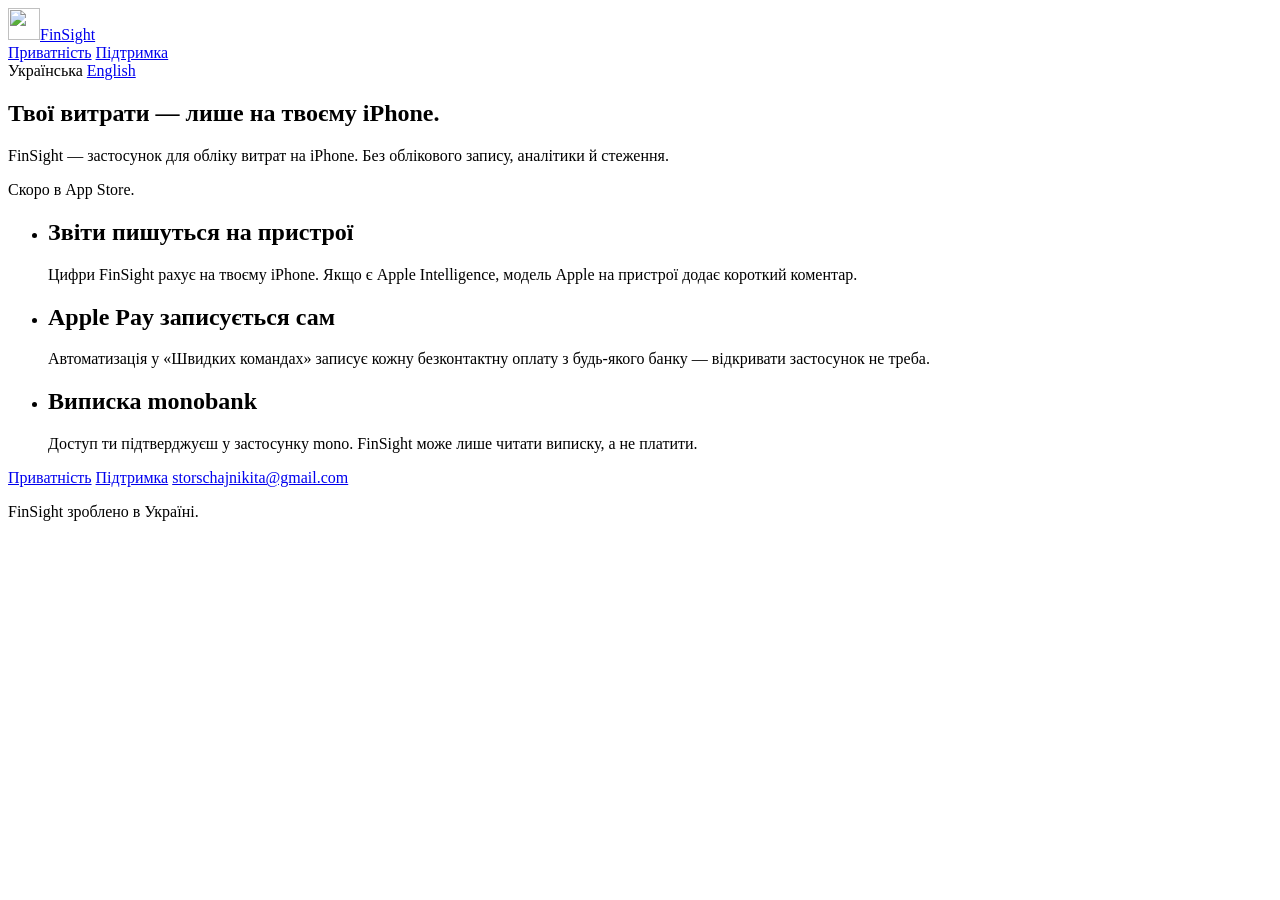
==== uk/index.html @ b71d5dfb "Serve every page in Ukrainian and English with one language switcher English stays at the root (inde" ====
<!doctype html>
<html lang="uk">
<head>
<meta charset="utf-8">
<meta name="viewport" content="width=device-width, initial-scale=1">
<title>FinSight: приватний облік витрат на iPhone</title>
<meta name="description" content="FinSight веде облік витрат на твоєму iPhone, а звіти пише Apple Intelligence просто на пристрої. Без облікового запису й стеження.">
<meta name="color-scheme" content="light dark">
<meta name="theme-color" content="#F5F7FA" media="(prefers-color-scheme: light)">
<meta name="theme-color" content="#14171C" media="(prefers-color-scheme: dark)">
<link rel="canonical" href="https://ogphantom.github.io/finsight-site/uk/">
<link rel="alternate" hreflang="uk" href="https://ogphantom.github.io/finsight-site/uk/">
<link rel="alternate" hreflang="en" href="https://ogphantom.github.io/finsight-site/">
<link rel="alternate" hreflang="x-default" href="https://ogphantom.github.io/finsight-site/">
<link rel="icon" type="image/png" href="../img/icon-96.png">
<link rel="apple-touch-icon" href="../img/apple-touch-icon.png">
<link rel="preload" href="../assets/fonts/FixelFSDisplay-Bold.woff" as="font" type="font/woff" crossorigin>
<link rel="stylesheet" href="../assets/site.css?v=c35b867e">
<script src="../assets/site.js?v=9045a5f6" defer></script>
<meta property="og:type" content="website">
<meta property="og:site_name" content="FinSight">
<meta property="og:title" content="FinSight: приватний облік витрат на iPhone">
<meta property="og:description" content="FinSight веде облік витрат на твоєму iPhone, а звіти пише Apple Intelligence просто на пристрої. Без облікового запису й стеження.">
<meta property="og:url" content="https://ogphantom.github.io/finsight-site/uk/">
<meta property="og:image" content="https://ogphantom.github.io/finsight-site/img/og-uk.png">
<meta property="og:image:width" content="1200">
<meta property="og:image:height" content="630">
<meta property="og:locale" content="uk_UA">
<meta property="og:locale:alternate" content="en_US">
<meta name="twitter:card" content="summary_large_image">
</head>
<body class="home">
<header class="wrap top">
  <a class="brand" href="./"><img src="../img/icon-96.png" alt="" width="32" height="32">FinSight</a>
  <nav class="pages" aria-label="Сторінки">
    <a href="privacy.html">Приватність</a>
    <a href="support.html">Підтримка</a>
  </nav>
  <nav class="lang" aria-label="Мова">
    <span lang="uk" aria-current="true">Українська</span>
    <a href="../" hreflang="en" lang="en" data-lang="en">English</a>
  </nav>
</header>

<main class="wrap">
<section class="hero">
  <h1>Твої витрати — лише на&nbsp;твоєму iPhone.</h1>
  <p class="lead">FinSight — застосунок для обліку витрат на iPhone. Без облікового запису, аналітики й&nbsp;стеження.</p>
  <div class="strip" aria-hidden="true">
    <i style="--w:35;--n:0;--k:var(--c-shopping)"></i>
    <i style="--w:30;--n:1;--k:var(--c-groceries)"></i>
    <i style="--w:14;--n:2;--k:var(--c-home)"></i>
    <i style="--w:5;--n:3;--k:var(--c-dining)"></i>
    <i style="--w:5;--n:4;--k:var(--c-subscriptions)"></i>
    <i style="--w:11;--n:5;--k:var(--fill-strong)"></i>
  </div>
  <p class="status">Скоро в App Store.</p>
</section>

<div class="cell list">
  <ul class="rows">
    <li>
      <h2>Звіти пишуться на пристрої</h2>
      <p>Цифри FinSight рахує на твоєму iPhone. Якщо є Apple Intelligence, модель Apple на пристрої додає короткий коментар.</p>
    </li>
    <li>
      <h2>Apple Pay записується сам</h2>
      <p>Автоматизація у «Швидких командах» записує кожну безконтактну оплату з будь-якого банку — відкривати застосунок не треба.</p>
    </li>
    <li>
      <h2>Виписка monobank</h2>
      <p>Доступ ти підтверджуєш у застосунку mono. FinSight може лише читати виписку, а не платити.</p>
    </li>
  </ul>
</div>
</main>

<footer class="wrap foot">
  <nav aria-label="Сайт">
    <a href="privacy.html">Приватність</a>
    <a href="support.html">Підтримка</a>
    <a href="mailto:storschajnikita@gmail.com">storschajnikita@gmail.com</a>
  </nav>
  <p>FinSight зроблено в Україні.</p>
</footer>
</body>
</html>
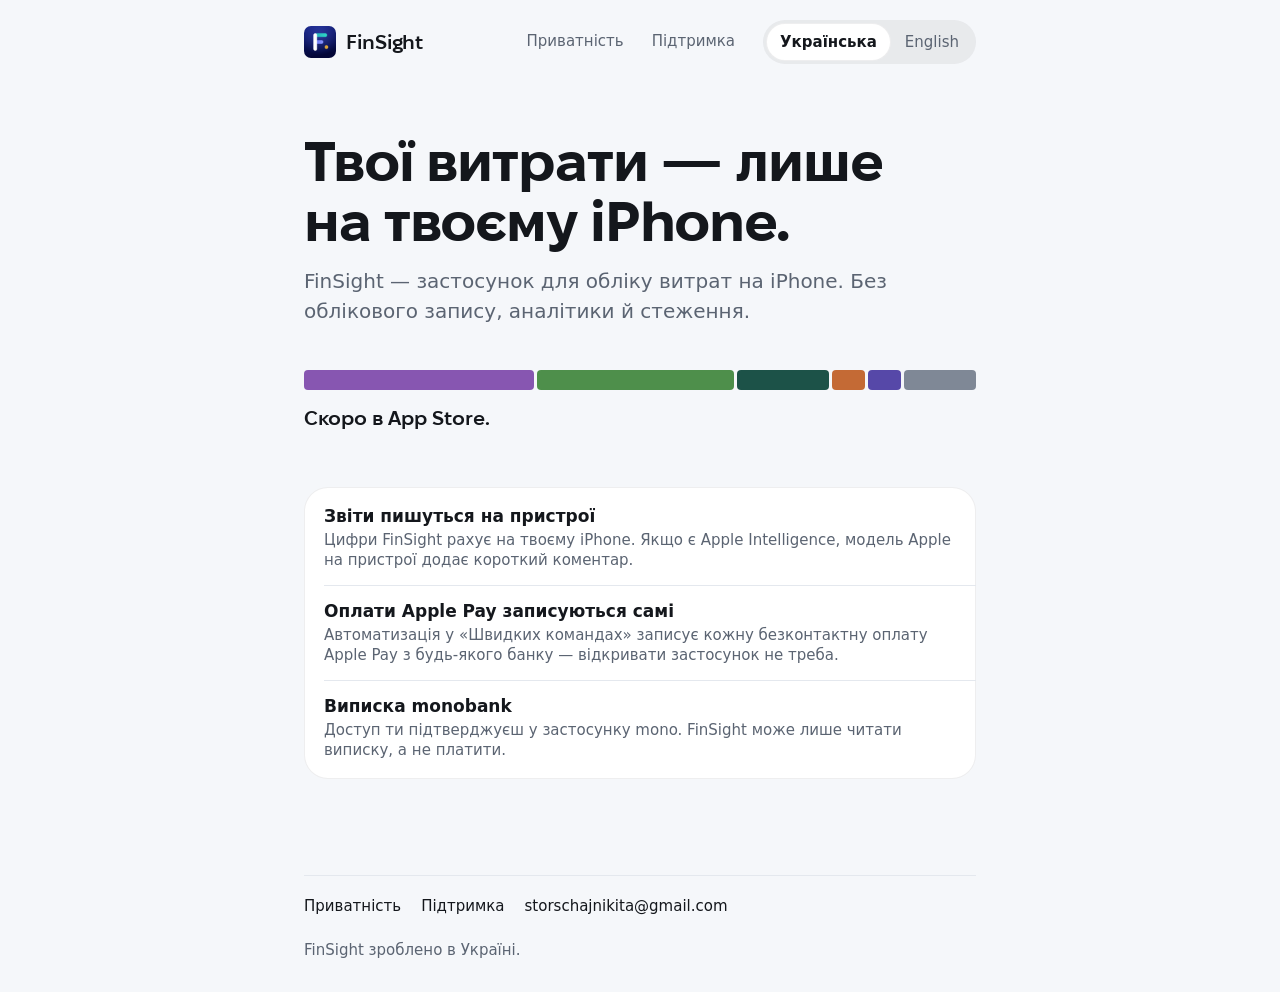
==== commit 85c75adf: "Apply the review: tap sizes, narrow headings, strip remainder, exact copy - Language links get a 44 " ====
--- a/uk/index.html
+++ b/uk/index.html
@@ -15,7 +15,7 @@
 <link rel="icon" type="image/png" href="../img/icon-96.png">
 <link rel="apple-touch-icon" href="../img/apple-touch-icon.png">
 <link rel="preload" href="../assets/fonts/FixelFSDisplay-Bold.woff" as="font" type="font/woff" crossorigin>
-<link rel="stylesheet" href="../assets/site.css?v=c35b867e">
+<link rel="stylesheet" href="../assets/site.css?v=d51fafa4">
 <script src="../assets/site.js?v=9045a5f6" defer></script>
 <meta property="og:type" content="website">
 <meta property="og:site_name" content="FinSight">
@@ -44,7 +44,7 @@
 
 <main class="wrap">
 <section class="hero">
-  <h1>Твої витрати — лише на&nbsp;твоєму iPhone.</h1>
+  <h1>Твої витрати&nbsp;— лише на&nbsp;твоєму iPhone.</h1>
   <p class="lead">FinSight — застосунок для обліку витрат на iPhone. Без облікового запису, аналітики й&nbsp;стеження.</p>
   <div class="strip" aria-hidden="true">
     <i style="--w:35;--n:0;--k:var(--c-shopping)"></i>
@@ -52,7 +52,7 @@
     <i style="--w:14;--n:2;--k:var(--c-home)"></i>
     <i style="--w:5;--n:3;--k:var(--c-dining)"></i>
     <i style="--w:5;--n:4;--k:var(--c-subscriptions)"></i>
-    <i style="--w:11;--n:5;--k:var(--fill-strong)"></i>
+    <i style="--w:11;--n:5;--k:var(--ink3)"></i>
   </div>
   <p class="status">Скоро в App Store.</p>
 </section>
@@ -64,8 +64,8 @@
       <p>Цифри FinSight рахує на твоєму iPhone. Якщо є Apple Intelligence, модель Apple на пристрої додає короткий коментар.</p>
     </li>
     <li>
-      <h2>Apple Pay записується сам</h2>
-      <p>Автоматизація у «Швидких командах» записує кожну безконтактну оплату з будь-якого банку — відкривати застосунок не треба.</p>
+      <h2>Оплати Apple Pay записуються самі</h2>
+      <p>Автоматизація у «Швидких командах» записує кожну безконтактну оплату Apple Pay з будь-якого банку — відкривати застосунок не треба.</p>
     </li>
     <li>
       <h2>Виписка monobank</h2>
--- a/assets/site.css
+++ b/assets/site.css
@@ -0,0 +1,458 @@
+/* FinSight site.
+   Brand tokens follow the app's redesign proposal (FinSight/Design/Redesign/system/DESIGN.md,
+   15 Nov 2026, not yet approved). Every brand decision is a token in :root, so swapping the
+   look means editing this block and the two @font-face rules, nothing else. */
+
+@font-face {
+  font-family: "Fixel FS Display";
+  src: url("fonts/FixelFSDisplay-Bold.woff") format("woff");
+  font-weight: 700;
+  font-style: normal;
+  font-display: swap;
+}
+
+@font-face {
+  font-family: "Fixel FS Display";
+  src: url("fonts/FixelFSDisplay-SemiBold.woff") format("woff");
+  font-weight: 600;
+  font-style: normal;
+  font-display: swap;
+}
+
+:root {
+  color-scheme: light dark;
+
+  --ground: #F5F7FA;
+  --surface: #FFFFFF;
+  --edge: rgb(20 23 28 / 0.07);
+  --hairline: #E4E8EE;
+  --fill: rgb(20 23 28 / 0.06);
+  --fill-strong: rgb(20 23 28 / 0.10);
+  --ink: #14171C;
+  --ink2: #5B6472;
+  --ink3: #7F8896;
+  --accent: #4453E0;
+  --accent-fill: #4453E0;
+  --accent-fill-hover: #3644C9;
+  --on-accent: #FFFFFF;
+
+  /* The strip: the demo month of the redesign frames (35 / 30 / 14 / 5 / 5 / rest 11). */
+  --c-shopping: #8756B1;
+  --c-groceries: #4E8F4B;
+  --c-home: #1C5248;
+  --c-dining: #C46A35;
+  --c-subscriptions: #5648A8;
+
+  --font-brand: "Fixel FS Display", ui-sans-serif, system-ui, sans-serif;
+  --font-text: -apple-system, BlinkMacSystemFont, "SF Pro Text", system-ui, "Segoe UI", Roboto, sans-serif;
+  --font-code: ui-monospace, "SF Mono", Menlo, Consolas, monospace;
+
+  --r-group: 24px;
+  --r-inner: 10px;
+  --r-strip: 4px;
+  --r-icon: 7px;
+
+  --gutter: 16px;
+  --column: 42rem;
+  --ease-out: cubic-bezier(0.16, 1, 0.3, 1);
+}
+
+@media (prefers-color-scheme: dark) {
+  :root {
+    --ground: #14171C;
+    --surface: #1D2129;
+    --edge: rgb(255 255 255 / 0.05);
+    --hairline: #2C313B;
+    --fill: rgb(255 255 255 / 0.09);
+    --fill-strong: rgb(255 255 255 / 0.15);
+    --ink: #F2F4F7;
+    --ink2: #A4ACB9;
+    --ink3: #737B89;
+    --accent: #8E98FF;
+    --accent-fill: #4F5DE8;
+    --accent-fill-hover: #4150D6;
+
+    --c-shopping: #9A68C8;
+    --c-groceries: #57A054;
+    --c-home: #2A7A6C;
+    --c-dining: #D46F3A;
+    --c-subscriptions: #725ABD;
+  }
+}
+
+/* ───────────── base ───────────── */
+
+*, *::before, *::after { box-sizing: border-box; }
+
+html {
+  -webkit-text-size-adjust: 100%;
+  text-size-adjust: 100%;
+  background: var(--ground);
+}
+
+body {
+  margin: 0;
+  min-height: 100vh;
+  min-height: 100svh;
+  display: flex;
+  flex-direction: column;
+  background: var(--ground);
+  color: var(--ink);
+  font-family: var(--font-text);
+  font-size: 17px;
+  line-height: 1.55;
+  -webkit-font-smoothing: antialiased;
+  -moz-osx-font-smoothing: grayscale;
+  overflow-wrap: break-word;
+}
+
+::selection { background: color-mix(in srgb, var(--accent) 24%, transparent); }
+
+:focus-visible {
+  outline: 2px solid var(--accent);
+  outline-offset: 3px;
+  border-radius: 6px;
+}
+
+a {
+  color: var(--accent);
+  text-decoration-line: underline;
+  text-decoration-thickness: 1px;
+  text-underline-offset: 0.2em;
+  text-decoration-color: color-mix(in srgb, var(--accent) 45%, transparent);
+}
+
+a:hover { text-decoration-color: currentColor; }
+
+.wrap {
+  width: 100%;
+  max-width: calc(var(--column) + 2 * var(--gutter));
+  margin: 0 auto;
+  padding-left: var(--gutter);
+  padding-right: var(--gutter);
+}
+
+/* ───────────── header ───────────── */
+
+.top {
+  display: flex;
+  flex-wrap: wrap;
+  align-items: center;
+  column-gap: 8px;
+  padding-top: 12px;
+  padding-bottom: 12px;
+}
+
+.brand {
+  display: inline-flex;
+  align-items: center;
+  gap: 10px;
+  min-height: 44px;
+  margin-right: auto;
+  color: var(--ink);
+  text-decoration: none;
+  font-family: var(--font-brand);
+  font-weight: 600;
+  font-size: 20px;
+  line-height: 25px;
+  letter-spacing: -0.005em;
+}
+
+.brand img {
+  width: 32px;
+  height: 32px;
+  border-radius: var(--r-icon);
+  display: block;
+}
+
+.pages {
+  order: 3;
+  flex-basis: 100%;
+  display: flex;
+  gap: 4px;
+  margin-left: -12px;
+}
+
+.pages a {
+  display: inline-flex;
+  align-items: center;
+  min-height: 44px;
+  padding: 0 12px;
+  border-radius: 999px;
+  color: var(--ink2);
+  text-decoration: none;
+  font-size: 15px;
+}
+
+.pages a:hover { color: var(--ink); }
+
+.pages a[aria-current="page"] {
+  color: var(--ink);
+  font-weight: 600;
+}
+
+/* Language: a segmented control, the same place on every page. */
+.lang {
+  display: inline-flex;
+  padding: 3px;
+  border-radius: 999px;
+  background: var(--fill);
+}
+
+.lang a,
+.lang span {
+  display: inline-flex;
+  align-items: center;
+  min-height: 38px;
+  padding: 0 14px;
+  border-radius: 999px;
+  font-size: 15px;
+  line-height: 20px;
+  text-decoration: none;
+  white-space: nowrap;
+}
+
+.lang a {
+  min-height: 44px;
+  margin: -3px 0;
+  color: var(--ink2);
+}
+.lang a:hover { color: var(--ink); }
+
+.lang span {
+  color: var(--ink);
+  font-weight: 600;
+  background: var(--surface);
+  box-shadow: inset 0 0 0 1px var(--edge);
+}
+
+@media (min-width: 720px) {
+  .top { padding-top: 20px; padding-bottom: 20px; }
+  .pages { order: 0; flex-basis: auto; margin: 0 8px 0 0; }
+}
+
+/* ───────────── content ───────────── */
+
+main {
+  flex: 1 0 auto;
+  padding-top: 24px;
+  padding-bottom: 64px;
+}
+
+h1, h2 {
+  font-family: var(--font-brand);
+  color: var(--ink);
+  text-wrap: balance;
+}
+
+h1 {
+  font-weight: 700;
+  font-size: clamp(28px, 10vw, 34px);
+  line-height: 41px;
+  letter-spacing: -0.012em;
+  margin: 0 0 12px;
+}
+
+h2 {
+  font-weight: 600;
+  font-size: 20px;
+  line-height: 25px;
+  letter-spacing: -0.005em;
+  margin: 44px 0 10px;
+  scroll-margin-top: 24px;
+}
+
+p, ul { margin: 0 0 14px; }
+
+ul { padding-left: 1.25em; }
+li { margin-bottom: 6px; padding-left: 2px; }
+li::marker { color: var(--ink3); }
+
+strong { font-weight: 600; }
+
+code {
+  font-family: var(--font-code);
+  font-size: 0.88em;
+  padding: 0.1em 0.25em;
+  border-radius: 6px;
+  background: var(--fill);
+  white-space: nowrap;
+}
+
+.lead {
+  font-size: 19px;
+  line-height: 1.5;
+  color: var(--ink2);
+  text-wrap: pretty;
+  margin-bottom: 0;
+}
+
+.meta {
+  font-size: 15px;
+  color: var(--ink2);
+}
+
+/* A grouped cell: the app's one surface over the ground, separated by its edge, never a shadow. */
+.cell {
+  background: var(--surface);
+  border-radius: var(--r-group);
+  box-shadow: inset 0 0 0 1px var(--edge);
+  padding: 18px 20px;
+  margin: 28px 0 0;
+}
+
+.cell p:last-child { margin-bottom: 0; }
+
+.rows {
+  list-style: none;
+  margin: 0;
+  padding: 0 0 0 20px;
+}
+
+.rows li {
+  margin: 0;
+  padding: 14px 20px 15px 0;
+}
+
+.rows li + li { border-top: 1px solid var(--hairline); }
+
+.rows h2 {
+  font-family: var(--font-text);
+  font-size: 17px;
+  line-height: 22px;
+  font-weight: 600;
+  letter-spacing: 0;
+  margin: 0 0 3px;
+}
+
+.rows p {
+  font-size: 15px;
+  line-height: 20px;
+  color: var(--ink2);
+  margin: 0;
+}
+
+.cell.list { padding: 4px 0; }
+
+/* The one primary action of a page. */
+.button {
+  display: inline-flex;
+  align-items: center;
+  justify-content: center;
+  min-height: 50px;
+  padding: 0 26px;
+  border-radius: 999px;
+  background: var(--accent-fill);
+  color: var(--on-accent);
+  font-size: 17px;
+  font-weight: 600;
+  text-decoration: none;
+  transition: background-color 160ms var(--ease-out);
+}
+
+.button:hover { background: var(--accent-fill-hover); }
+
+.actions { margin: 28px 0 0; }
+
+/* ───────────── home ───────────── */
+
+.hero h1 { margin-bottom: 14px; }
+
+.strip {
+  display: flex;
+  gap: 3px;
+  height: 16px;
+  margin: 36px 0 0;
+}
+
+.strip i {
+  display: block;
+  flex: var(--w) 0 0;
+  border-radius: var(--r-strip);
+  background: var(--k);
+  transform-origin: left center;
+  animation: segment 900ms var(--ease-out) both;
+  animation-delay: calc(var(--n) * 70ms + 120ms);
+}
+
+@keyframes segment {
+  from { transform: scaleX(0); }
+  to { transform: scaleX(1); }
+}
+
+@keyframes appear {
+  from { opacity: 0; }
+  to { opacity: 1; }
+}
+
+@media (prefers-reduced-motion: reduce) {
+  .strip i { animation: appear 400ms linear both; animation-delay: 0ms; }
+  .button { transition: none; }
+}
+
+.status {
+  margin: 16px 0 0;
+  text-wrap: balance;
+  font-family: var(--font-brand);
+  font-weight: 600;
+  font-size: 20px;
+  line-height: 25px;
+  color: var(--ink);
+}
+
+.home .cell.list { margin-top: 44px; }
+
+@media (min-width: 720px) {
+  main { padding-top: 48px; padding-bottom: 96px; }
+
+  h1 {
+    font-size: 48px;
+    line-height: 52px;
+    letter-spacing: -0.02em;
+    margin-bottom: 16px;
+  }
+
+  .hero h1 {
+    font-size: 56px;
+    line-height: 60px;
+    letter-spacing: -0.02em;
+  }
+
+  .lead { font-size: 20px; }
+  .strip { height: 20px; margin-top: 44px; }
+  .home .cell.list { margin-top: 56px; }
+}
+
+/* ───────────── footer ───────────── */
+
+.foot {
+  padding-bottom: 32px;
+  font-size: 15px;
+  line-height: 20px;
+  color: var(--ink2);
+}
+
+.foot nav {
+  border-top: 1px solid var(--hairline);
+  padding-top: 8px;
+  display: flex;
+  flex-wrap: wrap;
+  gap: 4px 20px;
+  margin-bottom: 12px;
+}
+
+.foot nav a {
+  display: inline-flex;
+  align-items: center;
+  min-height: 44px;
+  color: var(--ink);
+  text-decoration: none;
+}
+
+.foot nav a:hover { color: var(--accent); }
+
+.foot p { margin: 0; }
+
+/* ───────────── redirect page ───────────── */
+
+.moved { padding-top: 48px; }
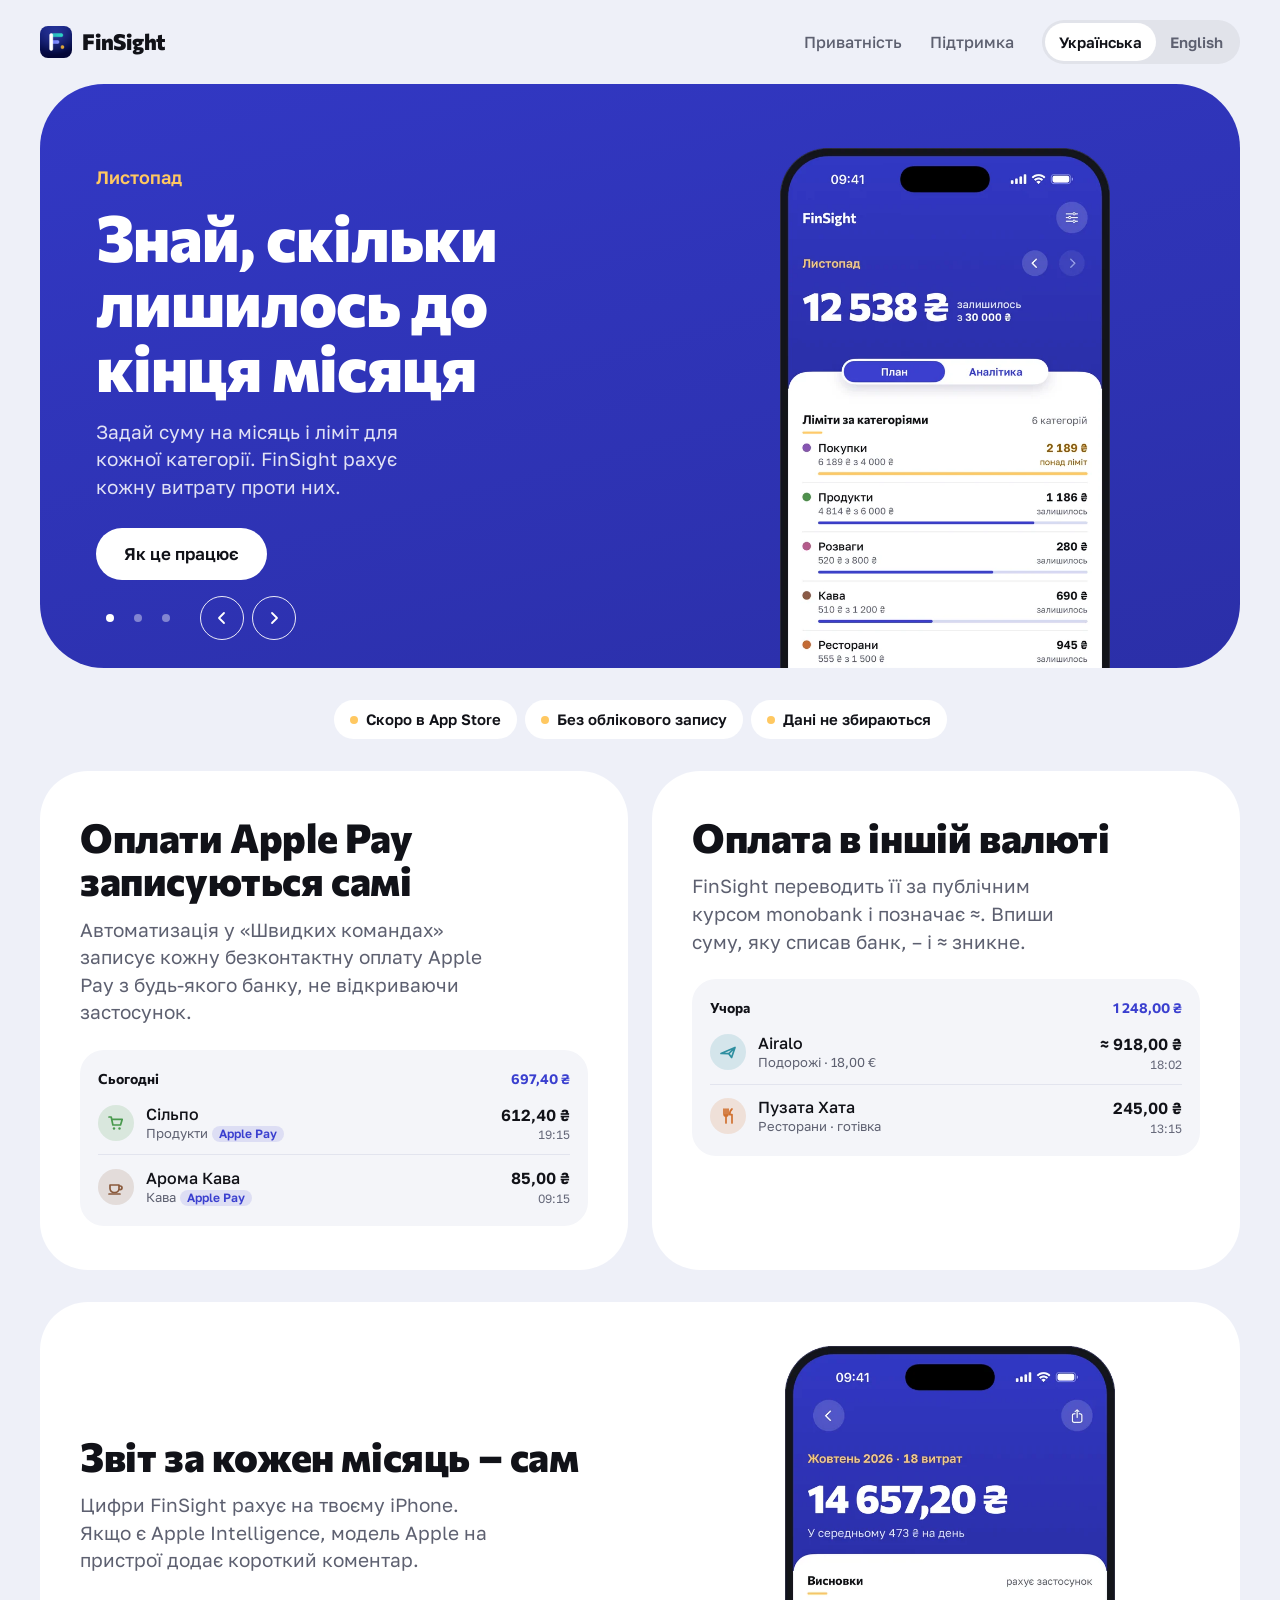
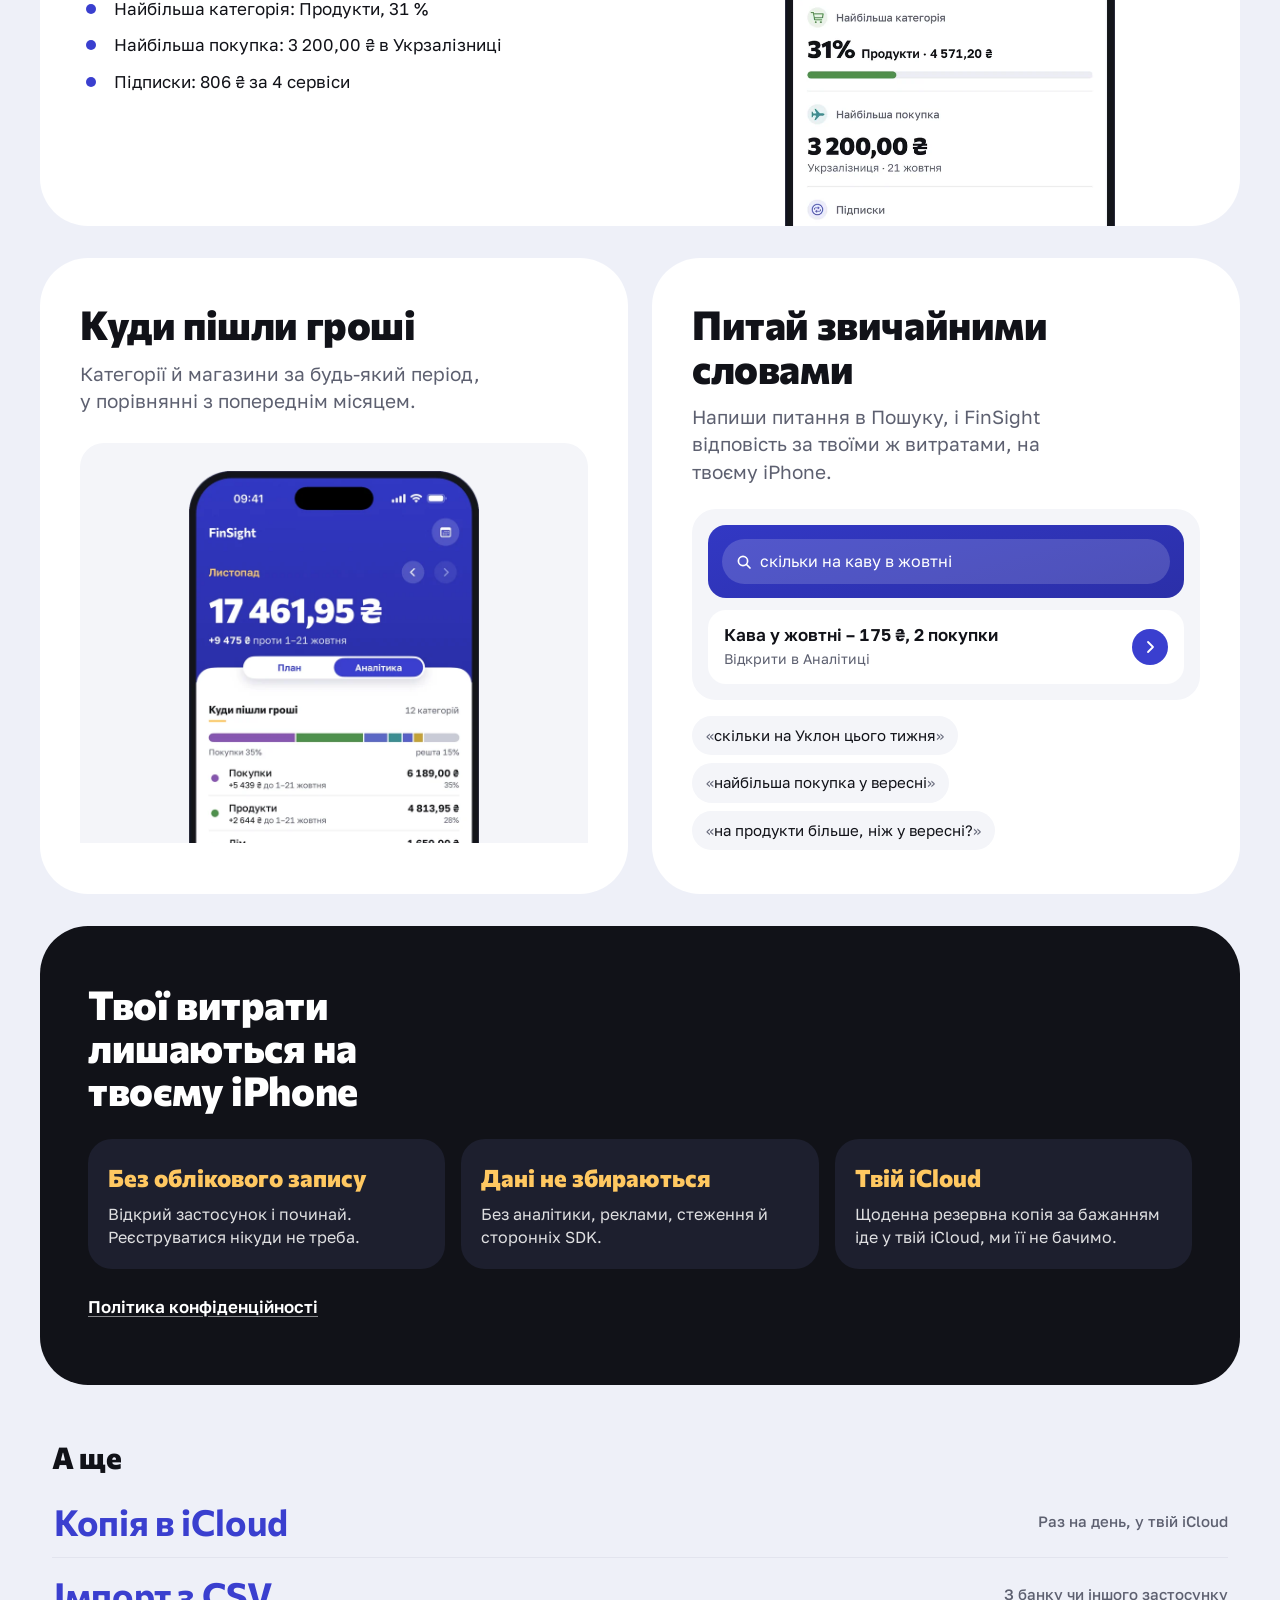
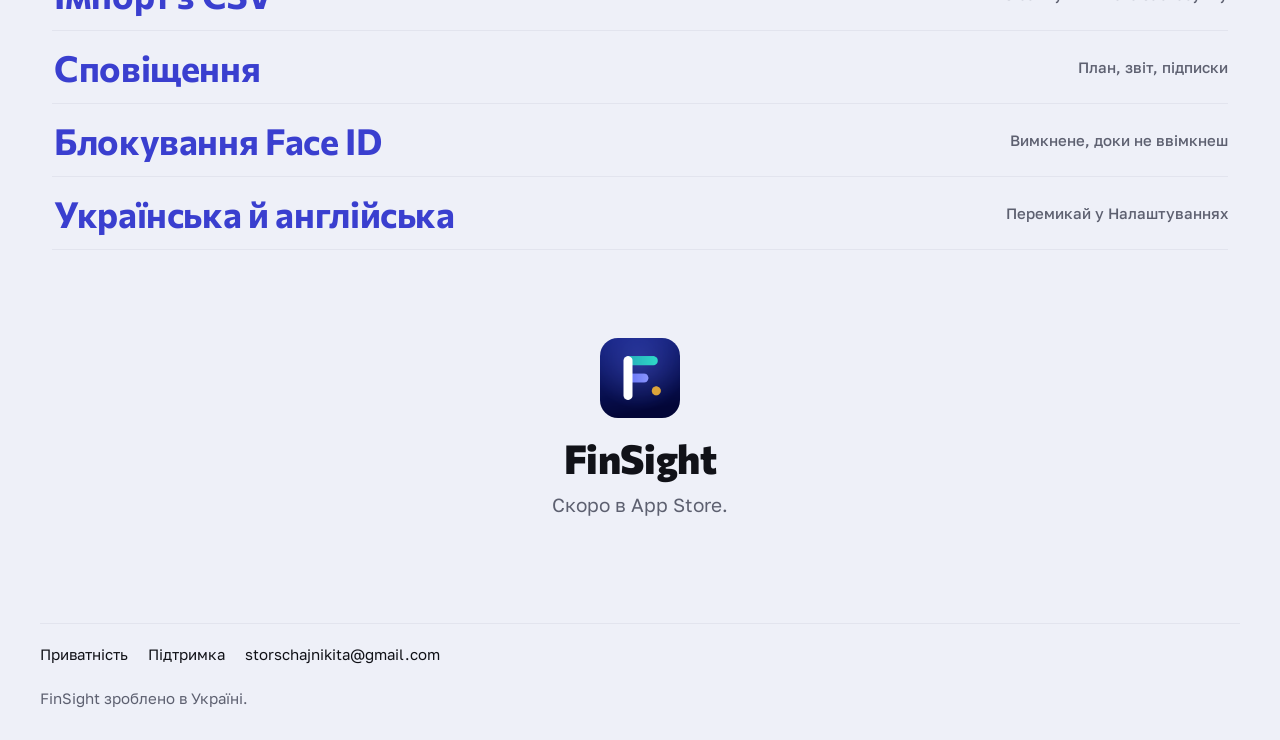
==== commit 35a986c3: "Landing in the app's look C on Monzo's structure The home page becomes the landing: a carousel hero " ====
--- a/uk/index.html
+++ b/uk/index.html
@@ -6,17 +6,17 @@
 <title>FinSight: приватний облік витрат на iPhone</title>
 <meta name="description" content="FinSight веде облік витрат на твоєму iPhone, а звіти пише Apple Intelligence просто на пристрої. Без облікового запису й стеження.">
 <meta name="color-scheme" content="light dark">
-<meta name="theme-color" content="#F5F7FA" media="(prefers-color-scheme: light)">
-<meta name="theme-color" content="#14171C" media="(prefers-color-scheme: dark)">
+<meta name="theme-color" content="#EEF0F8" media="(prefers-color-scheme: light)">
+<meta name="theme-color" content="#0E0F17" media="(prefers-color-scheme: dark)">
 <link rel="canonical" href="https://ogphantom.github.io/finsight-site/uk/">
 <link rel="alternate" hreflang="uk" href="https://ogphantom.github.io/finsight-site/uk/">
 <link rel="alternate" hreflang="en" href="https://ogphantom.github.io/finsight-site/">
 <link rel="alternate" hreflang="x-default" href="https://ogphantom.github.io/finsight-site/">
 <link rel="icon" type="image/png" href="../img/icon-96.png">
 <link rel="apple-touch-icon" href="../img/apple-touch-icon.png">
-<link rel="preload" href="../assets/fonts/FixelFSDisplay-Bold.woff" as="font" type="font/woff" crossorigin>
-<link rel="stylesheet" href="../assets/site.css?v=d51fafa4">
-<script src="../assets/site.js?v=9045a5f6" defer></script>
+<link rel="preload" href="../assets/fonts/Commissioner-ExtraBold.woff" as="font" type="font/woff" crossorigin>
+<link rel="stylesheet" href="../assets/site.css?v=06ac59de">
+<script src="../assets/site.js?v=427bc60f" defer></script>
 <meta property="og:type" content="website">
 <meta property="og:site_name" content="FinSight">
 <meta property="og:title" content="FinSight: приватний облік витрат на iPhone">
@@ -42,37 +42,137 @@
   </nav>
 </header>
 
-<main class="wrap">
-<section class="hero">
-  <h1>Твої витрати&nbsp;— лише на&nbsp;твоєму iPhone.</h1>
-  <p class="lead">FinSight — застосунок для обліку витрат на iPhone. Без облікового запису, аналітики й&nbsp;стеження.</p>
-  <div class="strip" aria-hidden="true">
-    <i style="--w:35;--n:0;--k:var(--c-shopping)"></i>
-    <i style="--w:30;--n:1;--k:var(--c-groceries)"></i>
-    <i style="--w:14;--n:2;--k:var(--c-home)"></i>
-    <i style="--w:5;--n:3;--k:var(--c-dining)"></i>
-    <i style="--w:5;--n:4;--k:var(--c-subscriptions)"></i>
-    <i style="--w:11;--n:5;--k:var(--ink3)"></i>
+<main class="wide">
+<section class="hero" aria-roledescription="carousel" aria-label="FinSight у трьох екранах">
+  <div class="slides">
+    <div class="slide is-on" role="group" aria-roledescription="слайд" aria-label="1 з 3">
+      <div class="copy">
+        <p class="ctx num">Листопад</p>
+        <h1>Знай, скільки лишилось до кінця місяця</h1>
+        <p class="sub">Задай суму на місяць і ліміт для кожної категорії. FinSight рахує кожну витрату проти них.</p>
+        <a class="pill light" href="#features">Як це працює</a>
+      </div>
+      <div class="shot"><img src="../img/screens/uk-01-plan.webp" alt="План у FinSight: залишилось 12 538 ₴ з 30 000 ₴ у листопаді, ліміти для Покупок, Продуктів і Кави" width="610" height="1064"></div>
+    </div>
+    <div class="slide" role="group" aria-roledescription="слайд" aria-label="2 з 3" aria-hidden="true">
+      <div class="copy">
+        <p class="ctx num">Сьогодні · 697,40 ₴</p>
+        <h2>Кожна витрата на видноті</h2>
+        <p class="sub">Apple Pay, готівка й файли з банку в одному списку, у кожного рядка своя категорія.</p>
+        <a class="pill light" href="#features">Як це працює</a>
+      </div>
+      <div class="shot"><img src="../img/screens/uk-02-expenses.webp" alt="Витрати у FinSight: листопад, 17 461,95 ₴, сьогоднішні та вчорашні витрати" width="610" height="1064" loading="lazy"></div>
+    </div>
+    <div class="slide" role="group" aria-roledescription="слайд" aria-label="3 з 3" aria-hidden="true">
+      <div class="copy">
+        <p class="ctx num">Жовтень 2026</p>
+        <h2>Звіт за кожен місяць – сам</h2>
+        <p class="sub">Першого числа FinSight підсумовує минулий місяць на твоєму iPhone.</p>
+        <a class="pill light" href="#features">Як це працює</a>
+      </div>
+      <div class="shot"><img src="../img/screens/uk-03-report.webp" alt="Звіт FinSight за жовтень 2026: 14 657,20 ₴, найбільша категорія – Продукти, 31 %" width="610" height="1064" loading="lazy"></div>
+    </div>
   </div>
-  <p class="status">Скоро в App Store.</p>
+  <div class="controls" hidden>
+    <div class="dots">
+        <button type="button" aria-label="Показати слайд 1" aria-current="true"></button>
+        <button type="button" aria-label="Показати слайд 2" aria-current="false"></button>
+        <button type="button" aria-label="Показати слайд 3" aria-current="false"></button>
+    </div>
+    <div class="arrows">
+      <button type="button" data-step="-1" aria-label="Попередній слайд"><svg width="16" height="16" viewBox="0 0 16 16" aria-hidden="true"><path d="M10 3 5 8l5 5" fill="none" stroke="currentColor" stroke-width="1.8" stroke-linecap="round" stroke-linejoin="round"/></svg></button>
+      <button type="button" data-step="1" aria-label="Наступний слайд"><svg width="16" height="16" viewBox="0 0 16 16" aria-hidden="true"><path d="m6 3 5 5-5 5" fill="none" stroke="currentColor" stroke-width="1.8" stroke-linecap="round" stroke-linejoin="round"/></svg></button>
+    </div>
+  </div>
 </section>
 
-<div class="cell list">
-  <ul class="rows">
-    <li>
-      <h2>Звіти пишуться на пристрої</h2>
-      <p>Цифри FinSight рахує на твоєму iPhone. Якщо є Apple Intelligence, модель Apple на пристрої додає короткий коментар.</p>
-    </li>
-    <li>
-      <h2>Оплати Apple Pay записуються самі</h2>
-      <p>Автоматизація у «Швидких командах» записує кожну безконтактну оплату Apple Pay з будь-якого банку — відкривати застосунок не треба.</p>
-    </li>
-    <li>
-      <h2>Виписка monobank</h2>
-      <p>Доступ ти підтверджуєш у застосунку mono. FinSight може лише читати виписку, а не платити.</p>
-    </li>
+<ul class="facts">
+    <li>Скоро в App Store</li>
+    <li>Без облікового запису</li>
+    <li>Дані не збираються</li>
+</ul>
+
+<div class="grid2" id="features">
+  <section class="card" id="apple-pay">
+    <h2>Оплати Apple Pay записуються самі</h2>
+    <p>Автоматизація у «Швидких командах» записує кожну безконтактну оплату Apple Pay з будь-якого банку, не відкриваючи застосунок.</p>
+    <div class="demo" aria-hidden="true">
+      <div class="day"><span>Сьогодні</span><span class="num">697,40 ₴</span></div>
+      <div class="row"><span class="glyph" style="--k:var(--c-groceries)"><svg width="18" height="18" viewBox="0 0 18 18" aria-hidden="true"><path d="M2 3h2.2l1.7 8h7.6l1.7-5.6H5" fill="none" stroke="currentColor" stroke-width="1.7" stroke-linecap="round" stroke-linejoin="round"/><circle cx="7" cy="14.5" r="1.2" fill="currentColor"/><circle cx="12.5" cy="14.5" r="1.2" fill="currentColor"/></svg></span><div><b>Сільпо</b><small>Продукти<span class="tag">Apple Pay</span></small></div><div class="amt num">612,40 ₴<small>19:15</small></div></div>
+      <div class="row"><span class="glyph" style="--k:var(--c-coffee)"><svg width="18" height="18" viewBox="0 0 18 18" aria-hidden="true"><path d="M3 7h9v3.5A4 4 0 0 1 8 14.5H7a4 4 0 0 1-4-4V7Zm9 1h1.2a1.8 1.8 0 0 1 0 3.6H12" fill="none" stroke="currentColor" stroke-width="1.7" stroke-linejoin="round"/><path d="M2 16h11" stroke="currentColor" stroke-width="1.7" stroke-linecap="round"/></svg></span><div><b>Арома Кава</b><small>Кава<span class="tag">Apple Pay</span></small></div><div class="amt num">85,00 ₴<small>09:15</small></div></div>
+    </div>
+  </section>
+  <section class="card" id="currencies">
+    <h2>Оплата в іншій валюті</h2>
+    <p>FinSight переводить її за публічним курсом monobank і позначає ≈. Впиши суму, яку списав банк, – і ≈ зникне.</p>
+    <div class="demo" aria-hidden="true">
+      <div class="day"><span>Учора</span><span class="num">1 248,00 ₴</span></div>
+      <div class="row"><span class="glyph" style="--k:var(--c-travel)"><svg width="18" height="18" viewBox="0 0 18 18" aria-hidden="true"><path d="M2 10.5 16 4.5l-3.4 10-2.8-3.8L2 10.5Zm7.8.2L16 4.5" fill="none" stroke="currentColor" stroke-width="1.7" stroke-linejoin="round"/></svg></span><div><b>Airalo</b><small>Подорожі · 18,00 €</small></div><div class="amt num">≈ 918,00 ₴<small>18:02</small></div></div>
+      <div class="row"><span class="glyph" style="--k:var(--c-dining)"><svg width="18" height="18" viewBox="0 0 18 18" aria-hidden="true"><path d="M5 2v5a2 2 0 0 0 4 0V2M7 2v14M13 2c-1.6 1.2-2.3 3.4-2.3 5.6H13V16" fill="none" stroke="currentColor" stroke-width="1.7" stroke-linecap="round" stroke-linejoin="round"/></svg></span><div><b>Пузата Хата</b><small>Ресторани · готівка</small></div><div class="amt num">245,00 ₴<small>13:15</small></div></div>
+    </div>
+  </section>
+</div>
+
+<section class="card split" id="reports">
+  <div class="copy">
+    <h2>Звіт за кожен місяць – сам</h2>
+    <p>Цифри FinSight рахує на твоєму iPhone. Якщо є Apple Intelligence, модель Apple на пристрої додає короткий коментар.</p>
+    <ul class="checks">
+          <li class="num">Найбільша категорія: Продукти, 31 %</li>
+          <li class="num">Найбільша покупка: 3 200,00 ₴ в Укрзалізниці</li>
+          <li class="num">Підписки: 806 ₴ за 4 сервіси</li>
+    </ul>
+  </div>
+  <div class="shot"><img src="../img/screens/uk-03-report.webp" alt="Звіт FinSight за жовтень 2026: 14 657,20 ₴, найбільша категорія – Продукти, 31 %" width="610" height="1064" loading="lazy"></div>
+</section>
+
+<div class="grid2">
+  <section class="card phonecard" id="analytics">
+    <h2>Куди пішли гроші</h2>
+    <p>Категорії й магазини за будь-який період, у порівнянні з попереднім місяцем.</p>
+    <div class="shot"><img src="../img/screens/uk-04-analytics.webp" alt="Аналітика FinSight: куди пішли гроші в листопаді, першими Покупки" width="610" height="1064" loading="lazy"></div>
+  </section>
+  <section class="card asks" id="search">
+    <h2>Питай звичайними словами</h2>
+    <p>Напиши питання в Пошуку, і FinSight відповість за твоїми ж витратами, на твоєму iPhone.</p>
+    <div class="demo ask" role="img" aria-label="Пошук FinSight відповідає на «скільки на каву в жовтні»: 175 ₴, 2 покупки">
+      <div class="field-q"><span class="q"><svg width="16" height="16" viewBox="0 0 16 16" aria-hidden="true"><circle cx="7" cy="7" r="4.6" fill="none" stroke="currentColor" stroke-width="1.7"/><path d="m10.5 10.5 3.5 3.5" stroke="currentColor" stroke-width="1.7" stroke-linecap="round"/></svg>скільки на каву в жовтні</span></div>
+      <div class="answer"><div><b class="num">Кава у жовтні – 175 ₴, 2 покупки</b><small>Відкрити в Аналітиці</small></div><span class="go"><svg width="16" height="16" viewBox="0 0 16 16" aria-hidden="true"><path d="m6 3 5 5-5 5" fill="none" stroke="currentColor" stroke-width="1.8" stroke-linecap="round" stroke-linejoin="round"/></svg></span></div>
+    </div>
+    <ul class="tries">
+      <li>скільки на Уклон цього тижня</li>
+      <li>найбільша покупка у вересні</li>
+      <li>на продукти більше, ніж у вересні?</li>
+    </ul>
+  </section>
+</div>
+
+<section class="band" id="privacy">
+  <h2>Твої витрати лишаються на твоєму iPhone</h2>
+  <ul>
+      <li><b>Без облікового запису</b><span>Відкрий застосунок і починай. Реєструватися нікуди не треба.</span></li>
+      <li><b>Дані не збираються</b><span>Без аналітики, реклами, стеження й сторонніх SDK.</span></li>
+      <li><b>Твій iCloud</b><span>Щоденна резервна копія за бажанням іде у твій iCloud, ми її не бачимо.</span></li>
   </ul>
-</div>
+  <a class="more" href="privacy.html">Політика конфіденційності</a>
+</section>
+
+<section class="links">
+  <h2>А ще</h2>
+  <ul>
+      <li><a href="support.html#backup">Копія в iCloud <span>Раз на день, у твій iCloud</span></a></li>
+      <li><a href="support.html#csv">Імпорт з CSV <span>З банку чи іншого застосунку</span></a></li>
+      <li><a href="support.html#notifications">Сповіщення <span>План, звіт, підписки</span></a></li>
+      <li><a href="support.html#face-id">Блокування Face ID <span>Вимкнене, доки не ввімкнеш</span></a></li>
+      <li><a href="support.html#language">Українська й англійська <span>Перемикай у Налаштуваннях</span></a></li>
+  </ul>
+</section>
+
+<section class="closing">
+  <img src="../img/icon.png" alt="" width="80" height="80" loading="lazy">
+  <h2>FinSight</h2>
+  <p>Скоро в App Store.</p>
+</section>
 </main>
 
 <footer class="wrap foot">
--- a/assets/site.css
+++ b/assets/site.css
@@ -1,82 +1,83 @@
-/* FinSight site.
-   Brand tokens follow the app's redesign proposal (FinSight/Design/Redesign/system/DESIGN.md,
-   15 Nov 2026, not yet approved). Every brand decision is a token in :root, so swapping the
-   look means editing this block and the two @font-face rules, nothing else. */
-
-@font-face {
-  font-family: "Fixel FS Display";
-  src: url("fonts/FixelFSDisplay-Bold.woff") format("woff");
-  font-weight: 700;
-  font-style: normal;
-  font-display: swap;
-}
-
-@font-face {
-  font-family: "Fixel FS Display";
-  src: url("fonts/FixelFSDisplay-SemiBold.woff") format("woff");
-  font-weight: 600;
-  font-style: normal;
-  font-display: swap;
-}
+/* FinSight site. The look is the app's look C «Поле» (indigo field, amber context line,
+   Commissioner + Golos Text) laid out on Monzo's structure from Refero Styles: a tinted canvas,
+   white cards with generous radii, a carousel hero card, a big link list. Every colour is a
+   token in :root, redefined for dark («Нічне поле»). */
+
+@font-face { font-family: "Commissioner"; src: url("fonts/Commissioner-SemiBold.woff") format("woff"); font-weight: 600; font-display: swap; }
+@font-face { font-family: "Commissioner"; src: url("fonts/Commissioner-Bold.woff") format("woff"); font-weight: 700; font-display: swap; }
+@font-face { font-family: "Commissioner"; src: url("fonts/Commissioner-ExtraBold.woff") format("woff"); font-weight: 800; font-display: swap; }
+@font-face { font-family: "Golos Text"; src: url("fonts/GolosText-Regular.woff") format("woff"); font-weight: 400; font-display: swap; }
+@font-face { font-family: "Golos Text"; src: url("fonts/GolosText-Medium.woff") format("woff"); font-weight: 500; font-display: swap; }
+@font-face { font-family: "Golos Text"; src: url("fonts/GolosText-SemiBold.woff") format("woff"); font-weight: 600; font-display: swap; }
 
 :root {
   color-scheme: light dark;
 
-  --ground: #F5F7FA;
-  --surface: #FFFFFF;
-  --edge: rgb(20 23 28 / 0.07);
-  --hairline: #E4E8EE;
-  --fill: rgb(20 23 28 / 0.06);
-  --fill-strong: rgb(20 23 28 / 0.10);
-  --ink: #14171C;
-  --ink2: #5B6472;
-  --ink3: #7F8896;
-  --accent: #4453E0;
-  --accent-fill: #4453E0;
-  --accent-fill-hover: #3644C9;
-  --on-accent: #FFFFFF;
-
-  /* The strip: the demo month of the redesign frames (35 / 30 / 14 / 5 / 5 / rest 11). */
-  --c-shopping: #8756B1;
-  --c-groceries: #4E8F4B;
-  --c-home: #1C5248;
-  --c-dining: #C46A35;
-  --c-subscriptions: #5648A8;
-
-  --font-brand: "Fixel FS Display", ui-sans-serif, system-ui, sans-serif;
-  --font-text: -apple-system, BlinkMacSystemFont, "SF Pro Text", system-ui, "Segoe UI", Roboto, sans-serif;
+  --canvas: #EEF0F8;          /* Monzo's tinted canvas, tinted towards the app's indigo */
+  --card: #FFFFFF;
+  --inset: #F4F5F9;           /* the app's action card fill: demo rows inside a card */
+  --ink: #111218;
+  --muted: #5D6070;
+  --faint: #676A7B;          /* the app's faint, darkened to 4.5:1 on the inset */
+  --line: #E2E4EE;
+  --indigo: #3A3FCF;          /* text and links */
+  --indigo-fill: #3A3FCF;     /* under white */
+  --indigo-hover: #2F34B8;
+  --amber: #FFC861;
+  --amber-ink: #8F5A00;
+  --field-top: #3238C4;
+  --field-bottom: #2B2FA8;
+  --band: #111218;            /* the privacy band */
+  --band-card: #1D1F2E;
+  --on-field: #FFFFFF;
+  --on-field-2: rgb(255 255 255 / 0.86);
+  --on-field-glass: rgb(255 255 255 / 0.16);
+  --toggle: rgb(17 18 24 / 0.06);
+  --positive: #2E7244;
+
+  --c-groceries: #4A9A4E;
+  --c-coffee: #8A5A3C;
+  --c-travel: #2F8FA0;
+  --c-dining: #D0702F;
+
+  --font-display: "Commissioner", "Golos Text", ui-sans-serif, system-ui, sans-serif;
+  --font-text: "Golos Text", -apple-system, BlinkMacSystemFont, system-ui, "Segoe UI", Roboto, sans-serif;
   --font-code: ui-monospace, "SF Mono", Menlo, Consolas, monospace;
 
-  --r-group: 24px;
-  --r-inner: 10px;
-  --r-strip: 4px;
-  --r-icon: 7px;
-
+  --r-hero: clamp(32px, 5vw, 64px);
+  --r-card: clamp(28px, 4vw, 48px);
+  --r-inset: 24px;
   --gutter: 16px;
   --column: 42rem;
+  --wide: 1200px;
   --ease-out: cubic-bezier(0.16, 1, 0.3, 1);
 }
 
 @media (prefers-color-scheme: dark) {
   :root {
-    --ground: #14171C;
-    --surface: #1D2129;
-    --edge: rgb(255 255 255 / 0.05);
-    --hairline: #2C313B;
-    --fill: rgb(255 255 255 / 0.09);
-    --fill-strong: rgb(255 255 255 / 0.15);
-    --ink: #F2F4F7;
-    --ink2: #A4ACB9;
-    --ink3: #737B89;
-    --accent: #8E98FF;
-    --accent-fill: #4F5DE8;
-    --accent-fill-hover: #4150D6;
-
-    --c-shopping: #9A68C8;
-    --c-groceries: #57A054;
-    --c-home: #2A7A6C;
-    --c-dining: #D46F3A;
-    --c-subscriptions: #725ABD;
+    --canvas: #0E0F17;
+    --card: #181A27;
+    --inset: #0E0F17;
+    --ink: #ECEDF5;
+    --muted: #A3A6B8;
+    --faint: #878A9C;
+    --line: #23253A;
+    --indigo: #A9ACFF;
+    --indigo-fill: #3A3FCF;
+    --indigo-hover: #4A50E0;
+    --amber-ink: #FFC861;
+    --field-top: #252A9E;
+    --field-bottom: #1C1F7C;
+    --band: #1C1F7C;
+    --band-card: rgb(0 0 0 / 0.24);
+    --on-field-glass: rgb(255 255 255 / 0.14);
+    --toggle: rgb(255 255 255 / 0.08);
+    --positive: #6FD08F;
+
+    --c-groceries: #6CC070;
+    --c-coffee: #C9926C;
+    --c-travel: #5CC3D4;
+    --c-dining: #F0955A;
   }
 }
 
@@ -87,7 +88,8 @@
 html {
   -webkit-text-size-adjust: 100%;
   text-size-adjust: 100%;
-  background: var(--ground);
+  background: var(--canvas);
+  scroll-padding-top: 16px;
 }
 
 body {
@@ -96,7 +98,7 @@
   min-height: 100svh;
   display: flex;
   flex-direction: column;
-  background: var(--ground);
+  background: var(--canvas);
   color: var(--ink);
   font-family: var(--font-text);
   font-size: 17px;
@@ -106,23 +108,27 @@
   overflow-wrap: break-word;
 }
 
-::selection { background: color-mix(in srgb, var(--accent) 24%, transparent); }
+::selection { background: color-mix(in srgb, var(--indigo) 24%, transparent); }
 
 :focus-visible {
-  outline: 2px solid var(--accent);
+  outline: 2px solid var(--indigo);
   outline-offset: 3px;
-  border-radius: 6px;
+  border-radius: 8px;
 }
 
 a {
-  color: var(--accent);
+  color: var(--indigo);
   text-decoration-line: underline;
   text-decoration-thickness: 1px;
   text-underline-offset: 0.2em;
-  text-decoration-color: color-mix(in srgb, var(--accent) 45%, transparent);
+  text-decoration-color: color-mix(in srgb, var(--indigo) 45%, transparent);
 }
 
 a:hover { text-decoration-color: currentColor; }
+
+img { max-width: 100%; }
+
+.num { font-variant-numeric: tabular-nums; }
 
 .wrap {
   width: 100%;
@@ -132,6 +138,18 @@
   padding-right: var(--gutter);
 }
 
+.home .wrap,
+.wide {
+  max-width: calc(var(--wide) + 2 * var(--gutter));
+}
+
+.wide {
+  width: 100%;
+  margin: 0 auto;
+  padding-left: var(--gutter);
+  padding-right: var(--gutter);
+}
+
 /* ───────────── header ───────────── */
 
 .top {
@@ -151,17 +169,17 @@
   margin-right: auto;
   color: var(--ink);
   text-decoration: none;
-  font-family: var(--font-brand);
-  font-weight: 600;
-  font-size: 20px;
-  line-height: 25px;
-  letter-spacing: -0.005em;
+  font-family: var(--font-display);
+  font-weight: 800;
+  font-size: 22px;
+  line-height: 26px;
+  letter-spacing: -0.01em;
 }
 
 .brand img {
   width: 32px;
   height: 32px;
-  border-radius: var(--r-icon);
+  border-radius: 8px;
   display: block;
 }
 
@@ -179,9 +197,10 @@
   min-height: 44px;
   padding: 0 12px;
   border-radius: 999px;
-  color: var(--ink2);
+  color: var(--muted);
   text-decoration: none;
-  font-size: 15px;
+  font-size: 16px;
+  font-weight: 500;
 }
 
 .pages a:hover { color: var(--ink); }
@@ -191,12 +210,12 @@
   font-weight: 600;
 }
 
-/* Language: a segmented control, the same place on every page. */
+/* Language: Monzo's pill toggle, the same place on every page. */
 .lang {
   display: inline-flex;
   padding: 3px;
   border-radius: 999px;
-  background: var(--fill);
+  background: var(--toggle);
 }
 
 .lang a,
@@ -207,6 +226,7 @@
   padding: 0 14px;
   border-radius: 999px;
   font-size: 15px;
+  font-weight: 600;
   line-height: 20px;
   text-decoration: none;
   white-space: nowrap;
@@ -215,15 +235,14 @@
 .lang a {
   min-height: 44px;
   margin: -3px 0;
-  color: var(--ink2);
-}
+  color: var(--muted);
+}
+
 .lang a:hover { color: var(--ink); }
 
 .lang span {
   color: var(--ink);
-  font-weight: 600;
-  background: var(--surface);
-  box-shadow: inset 0 0 0 1px var(--edge);
+  background: var(--card);
 }
 
 @media (min-width: 720px) {
@@ -231,42 +250,66 @@
   .pages { order: 0; flex-basis: auto; margin: 0 8px 0 0; }
 }
 
-/* ───────────── content ───────────── */
+/* ───────────── text pages (privacy, support) ───────────── */
 
 main {
   flex: 1 0 auto;
-  padding-top: 24px;
+  padding-top: 8px;
   padding-bottom: 64px;
 }
 
+/* The document sits on one white sheet over the tinted canvas. */
+body:not(.home) main.wrap {
+  max-width: calc(var(--column) + 80px);
+}
+
+body:not(.home) main.wrap {
+  background: var(--card);
+  border-radius: var(--r-card);
+  padding: 28px 20px 36px;
+  margin: 8px auto 64px;
+  width: calc(100% - 2 * var(--gutter));
+}
+
 h1, h2 {
-  font-family: var(--font-brand);
+  font-family: var(--font-display);
   color: var(--ink);
   text-wrap: balance;
 }
 
 h1 {
-  font-weight: 700;
-  font-size: clamp(28px, 10vw, 34px);
-  line-height: 41px;
+  font-weight: 800;
+  font-size: clamp(28px, 9vw, 34px);
+  line-height: 1.15;
   letter-spacing: -0.012em;
   margin: 0 0 12px;
 }
 
 h2 {
-  font-weight: 600;
-  font-size: 20px;
-  line-height: 25px;
+  font-weight: 700;
+  font-size: 21px;
+  line-height: 1.25;
   letter-spacing: -0.005em;
-  margin: 44px 0 10px;
+  margin: 40px 0 10px;
   scroll-margin-top: 24px;
+}
+
+/* The app's section mark: a short amber line under a section title. */
+body:not(.home) h2::after {
+  content: "";
+  display: block;
+  width: 28px;
+  height: 3px;
+  border-radius: 2px;
+  background: var(--amber);
+  margin-top: 8px;
 }
 
 p, ul { margin: 0 0 14px; }
 
 ul { padding-left: 1.25em; }
 li { margin-bottom: 6px; padding-left: 2px; }
-li::marker { color: var(--ink3); }
+li::marker { color: var(--faint); }
 
 strong { font-weight: 600; }
 
@@ -275,152 +318,479 @@
   font-size: 0.88em;
   padding: 0.1em 0.25em;
   border-radius: 6px;
-  background: var(--fill);
+  background: var(--inset);
   white-space: nowrap;
 }
 
 .lead {
   font-size: 19px;
   line-height: 1.5;
-  color: var(--ink2);
+  color: var(--muted);
   text-wrap: pretty;
   margin-bottom: 0;
 }
 
 .meta {
   font-size: 15px;
-  color: var(--ink2);
-}
-
-/* A grouped cell: the app's one surface over the ground, separated by its edge, never a shadow. */
+  color: var(--muted);
+}
+
 .cell {
-  background: var(--surface);
-  border-radius: var(--r-group);
-  box-shadow: inset 0 0 0 1px var(--edge);
+  background: var(--inset);
+  border-radius: var(--r-inset);
   padding: 18px 20px;
-  margin: 28px 0 0;
+  margin: 24px 0 0;
 }
 
 .cell p:last-child { margin-bottom: 0; }
 
-.rows {
-  list-style: none;
-  margin: 0;
-  padding: 0 0 0 20px;
-}
-
-.rows li {
-  margin: 0;
-  padding: 14px 20px 15px 0;
-}
-
-.rows li + li { border-top: 1px solid var(--hairline); }
-
-.rows h2 {
-  font-family: var(--font-text);
-  font-size: 17px;
-  line-height: 22px;
-  font-weight: 600;
-  letter-spacing: 0;
-  margin: 0 0 3px;
-}
-
-.rows p {
-  font-size: 15px;
-  line-height: 20px;
-  color: var(--ink2);
-  margin: 0;
-}
-
-.cell.list { padding: 4px 0; }
-
-/* The one primary action of a page. */
+/* The one primary action of a page: an indigo pill. */
 .button {
   display: inline-flex;
   align-items: center;
   justify-content: center;
-  min-height: 50px;
-  padding: 0 26px;
+  min-height: 52px;
+  padding: 0 28px;
   border-radius: 999px;
-  background: var(--accent-fill);
-  color: var(--on-accent);
+  background: var(--indigo-fill);
+  color: #FFFFFF;
   font-size: 17px;
   font-weight: 600;
   text-decoration: none;
   transition: background-color 160ms var(--ease-out);
 }
 
-.button:hover { background: var(--accent-fill-hover); }
+.button:hover { background: var(--indigo-hover); }
 
 .actions { margin: 28px 0 0; }
 
+@media (min-width: 720px) {
+  main { padding-bottom: 96px; }
+  body:not(.home) main.wrap { padding: 48px 40px 56px; margin-bottom: 96px; }
+  h1 { font-size: 48px; line-height: 1.08; letter-spacing: -0.02em; margin-bottom: 16px; }
+  .lead { font-size: 20px; }
+}
+
 /* ───────────── home ───────────── */
 
-.hero h1 { margin-bottom: 14px; }
-
-.strip {
+.home main { padding-top: 0; display: flex; flex-direction: column; gap: 24px; }
+
+/* Hero: Monzo's rounded carousel card, filled with the app's field. */
+.hero {
+  position: relative;
+  border-radius: var(--r-hero);
+  overflow: hidden;
+  background: linear-gradient(165deg, var(--field-top), var(--field-bottom));
+  color: var(--on-field);
+}
+
+.slides { display: grid; }
+
+.slide {
+  grid-area: 1 / 1;
+  display: grid;
+  grid-template-columns: 1fr;
+  gap: 32px;
+  padding: 36px 24px 0;
+  visibility: hidden;
+  opacity: 0;
+  transition: opacity 450ms var(--ease-out), visibility 0s linear 450ms;
+}
+
+.slide.is-on {
+  visibility: visible;
+  opacity: 1;
+  transition: opacity 450ms var(--ease-out), visibility 0s;
+}
+
+.slide .copy { min-width: 0; }
+
+.ctx {
+  margin: 0 0 12px;
+  color: var(--amber);
+  font-weight: 600;
+  font-size: 18px;
+}
+
+.hero h1,
+.hero h2 {
+  color: var(--on-field);
+  font-weight: 800;
+  font-size: clamp(38px, 10vw, 64px);
+  line-height: 1.02;
+  letter-spacing: -0.015em;
+  margin: 0;
+  max-width: 13ch;
+}
+
+.hero .sub {
+  margin: 18px 0 0;
+  color: var(--on-field-2);
+  font-size: 19px;
+  line-height: 1.45;
+  max-width: 30ch;
+}
+
+.pill {
+  display: inline-flex;
+  align-items: center;
+  justify-content: center;
+  min-height: 52px;
+  padding: 0 28px;
+  border-radius: 999px;
+  font-size: 17px;
+  font-weight: 600;
+  text-decoration: none;
+}
+
+.pill.light { background: #FFFFFF; color: #111218; margin-top: 28px; }
+.pill.light:hover { background: #ECEDF5; }
+
+.shot {
   display: flex;
-  gap: 3px;
-  height: 16px;
-  margin: 36px 0 0;
-}
-
-.strip i {
+  justify-content: center;
+  align-items: flex-start;
+  height: clamp(300px, 80vw, 420px);
+  overflow: hidden;
+}
+
+.shot img {
   display: block;
-  flex: var(--w) 0 0;
-  border-radius: var(--r-strip);
-  background: var(--k);
-  transform-origin: left center;
-  animation: segment 900ms var(--ease-out) both;
-  animation-delay: calc(var(--n) * 70ms + 120ms);
-}
-
-@keyframes segment {
-  from { transform: scaleX(0); }
-  to { transform: scaleX(1); }
-}
-
-@keyframes appear {
-  from { opacity: 0; }
-  to { opacity: 1; }
+  width: min(330px, 86%);
+  height: auto;
+}
+
+.controls {
+  display: flex;
+  align-items: center;
+  justify-content: space-between;
+  gap: 16px;
+  padding: 16px 24px 20px;
+}
+
+.dots { display: flex; }
+
+.dots button {
+  width: 28px;
+  height: 44px;
+  padding: 0;
+  border: 0;
+  background: transparent;
+  cursor: pointer;
+  display: grid;
+  place-items: center;
+}
+
+.dots button::after {
+  content: "";
+  width: 8px;
+  height: 8px;
+  border-radius: 50%;
+  background: rgb(255 255 255 / 0.4);
+}
+
+.dots button[aria-current="true"]::after { background: #FFFFFF; }
+
+.arrows { display: flex; gap: 8px; }
+
+.arrows button {
+  width: 44px;
+  height: 44px;
+  border-radius: 50%;
+  border: 1.5px solid rgb(255 255 255 / 0.9);
+  background: transparent;
+  color: #FFFFFF;
+  display: grid;
+  place-items: center;
+  cursor: pointer;
+}
+
+.arrows button:hover { background: var(--on-field-glass); }
+.hero :focus-visible { outline-color: var(--amber); }
+
+/* A line of plain facts under the hero, Monzo's badge row. */
+.facts {
+  display: flex;
+  flex-wrap: wrap;
+  justify-content: center;
+  gap: 8px;
+  margin: 0;
+  padding: 0;
+  list-style: none;
+}
+
+.facts li {
+  margin: 0;
+  padding: 8px 16px;
+  border-radius: 999px;
+  background: var(--card);
+  font-size: 15px;
+  font-weight: 600;
+  display: inline-flex;
+  align-items: center;
+  gap: 8px;
+}
+
+.facts li::before {
+  content: "";
+  width: 8px;
+  height: 8px;
+  border-radius: 50%;
+  background: var(--amber);
+}
+
+/* Cards */
+.grid2 {
+  display: grid;
+  grid-template-columns: 1fr;
+  gap: 24px;
+}
+
+.card {
+  background: var(--card);
+  border-radius: var(--r-card);
+  padding: 28px 22px;
+  min-width: 0;
+  scroll-margin-top: 16px;
+}
+
+.card h2,
+.links h2,
+.band h2,
+.closing h2 {
+  margin: 0;
+  font-weight: 800;
+  font-size: clamp(28px, 7vw, 40px);
+  line-height: 1.08;
+  letter-spacing: -0.01em;
+}
+
+.card > p,
+.card .copy > p {
+  margin: 14px 0 0;
+  color: var(--muted);
+  font-size: 19px;
+  line-height: 1.45;
+  max-width: 34ch;
+}
+
+/* Expense rows drawn as the app draws them. */
+.demo {
+  margin-top: 24px;
+  background: var(--inset);
+  border-radius: var(--r-inset);
+  padding: 8px 18px;
+}
+
+.day {
+  display: flex;
+  justify-content: space-between;
+  padding: 10px 0 2px;
+  font-family: var(--font-display);
+  font-weight: 700;
+  font-size: 14px;
+}
+
+.day span:last-child { color: var(--indigo); }
+
+.row {
+  display: grid;
+  grid-template-columns: 36px 1fr auto;
+  gap: 0 12px;
+  align-items: center;
+  padding: 11px 0;
+}
+
+.row + .row { border-top: 1px solid var(--line); }
+
+.row .glyph {
+  width: 36px;
+  height: 36px;
+  border-radius: 50%;
+  display: grid;
+  place-items: center;
+  background: color-mix(in srgb, var(--k) 16%, transparent);
+  color: var(--k);
+}
+
+.row .glyph svg { display: block; }
+.row b { display: block; font-weight: 500; font-size: 16px; line-height: 1.3; }
+.row small { display: block; font-size: 13px; color: var(--muted); line-height: 1.35; }
+.row .tag { display: inline-block; padding: 0 7px; border-radius: 999px; background: color-mix(in srgb, var(--indigo) 12%, transparent); color: var(--indigo); font-weight: 600; font-size: 12px; margin-left: 4px; }
+.row .amt { text-align: right; font-weight: 600; font-size: 16px; white-space: nowrap; }
+.row .amt small { color: var(--faint); font-weight: 400; font-size: 12px; }
+
+/* A big card: copy beside a phone that rises from the card's bottom edge. */
+.split {
+  display: grid;
+  grid-template-columns: 1fr;
+  gap: 28px;
+  padding-bottom: 0;
+  overflow: hidden;
+}
+
+.split .shot { height: clamp(320px, 84vw, 460px); }
+
+.checks {
+  list-style: none;
+  margin: 22px 0 0;
+  padding: 0;
+  display: grid;
+  gap: 10px;
+}
+
+.checks li {
+  margin: 0;
+  display: grid;
+  grid-template-columns: 22px 1fr;
+  gap: 10px;
+  font-size: 17px;
+}
+
+.checks li::before {
+  content: "";
+  width: 10px;
+  height: 10px;
+  margin: 8px 0 0 4px;
+  border-radius: 50%;
+  background: var(--indigo);
+}
+
+.phonecard { padding-bottom: 0; overflow: hidden; display: flex; flex-direction: column; }
+.phonecard .shot { margin-top: 28px; height: clamp(280px, 72vw, 400px); background: var(--inset); border-radius: var(--r-inset) var(--r-inset) 0 0; padding-top: 28px; }
+.phonecard .shot img { width: min(290px, 80%); }
+
+/* Search: the app's answer card, drawn. */
+.asks { display: flex; flex-direction: column; }
+.ask { padding: 16px; display: grid; gap: 12px; }
+.field-q { background: linear-gradient(165deg, var(--field-top), var(--field-bottom)); border-radius: 18px; padding: 14px; }
+.field-q .q { display: flex; align-items: center; gap: 8px; background: rgb(255 255 255 / 0.16); color: #FFFFFF; border-radius: 999px; padding: 10px 14px; font-size: 16px; }
+.answer { display: flex; align-items: center; justify-content: space-between; gap: 12px; background: var(--card); border-radius: 18px; padding: 14px 16px; }
+.answer b { display: block; font-weight: 600; font-size: 17px; line-height: 1.3; }
+.answer small { display: block; color: var(--muted); font-size: 14px; margin-top: 2px; }
+.answer .go { flex: none; width: 36px; height: 36px; border-radius: 50%; background: var(--indigo-fill); color: #FFFFFF; display: grid; place-items: center; }
+.tries { list-style: none; margin: 16px 0 0; padding: 0; display: flex; flex-wrap: wrap; gap: 8px; }
+.tries li { margin: 0; padding: 8px 14px; border-radius: 999px; background: var(--inset); font-size: 15px; color: var(--ink); }
+.tries li::before { content: "“"; color: var(--faint); }
+.tries li::after { content: "”"; color: var(--faint); }
+:lang(uk) .tries li::before { content: "«"; }
+:lang(uk) .tries li::after { content: "»"; }
+
+/* The privacy band: the one dark block on the page. */
+.band {
+  background: var(--band);
+  color: #FFFFFF;
+  border-radius: var(--r-card);
+  padding: 36px 22px;
+  scroll-margin-top: 16px;
+}
+
+.band h2 { color: #FFFFFF; max-width: 16ch; }
+
+.band ul {
+  list-style: none;
+  margin: 28px 0 0;
+  padding: 0;
+  display: grid;
+  grid-template-columns: 1fr;
+  gap: 12px;
+}
+
+.band li {
+  margin: 0;
+  background: var(--band-card);
+  border-radius: var(--r-inset);
+  padding: 20px;
+}
+
+.band li b {
+  display: block;
+  font-family: var(--font-display);
+  font-weight: 800;
+  font-size: 24px;
+  color: var(--amber);
+}
+
+.band li span { display: block; margin-top: 6px; color: rgb(255 255 255 / 0.86); font-size: 16px; line-height: 1.45; }
+
+.band .more {
+  display: inline-flex;
+  align-items: center;
+  min-height: 44px;
+  margin-top: 16px;
+  color: #FFFFFF;
+  font-weight: 600;
+  text-decoration-color: rgb(255 255 255 / 0.5);
+}
+
+/* Monzo's big link list. */
+.links { padding: 16px 6px 0; }
+.links h2 { font-size: clamp(24px, 6vw, 30px); }
+
+.links ul { list-style: none; margin: 12px 0 0; padding: 0; }
+.links li { margin: 0; border-bottom: 1px solid var(--line); }
+
+.links a {
+  display: flex;
+  justify-content: space-between;
+  align-items: center;
+  gap: 16px;
+  min-height: 72px;
+  padding: 10px 0;
+  text-decoration: none;
+  font-family: var(--font-display);
+  font-weight: 700;
+  font-size: clamp(22px, 5.6vw, 36px);
+  line-height: 1.15;
+  letter-spacing: -0.01em;
+  color: var(--indigo);
+}
+
+.links a span {
+  font-family: var(--font-text);
+  font-weight: 500;
+  font-size: 15px;
+  letter-spacing: 0;
+  color: var(--muted);
+  text-align: right;
+  max-width: 26ch;
+}
+
+.links a:hover span { color: var(--ink); }
+
+.closing {
+  text-align: center;
+  padding: 40px 16px 8px;
+}
+
+.closing img { width: 80px; height: 80px; border-radius: 18px; display: block; margin: 0 auto 18px; }
+.closing p { margin: 10px 0 0; font-size: 19px; color: var(--muted); }
+
+@media (min-width: 720px) {
+  .home main { gap: 32px; }
+  .slide { grid-template-columns: 1.1fr 0.9fr; gap: 24px; padding: 64px 56px 0; min-height: 560px; }
+  .slide .copy { align-self: center; padding-bottom: 72px; }
+  .slide .shot { height: auto; align-self: end; max-height: 520px; }
+  .controls { position: absolute; left: 0; bottom: 0; padding: 0 56px 28px; justify-content: flex-start; gap: 20px; }
+  .grid2 { grid-template-columns: 1fr 1fr; gap: 24px; }
+  .card { padding: 44px 40px; }
+  .split { grid-template-columns: 1fr 0.85fr; gap: 32px; padding-bottom: 0; }
+  .split .copy { align-self: center; padding-bottom: 44px; }
+  .split .shot { height: 480px; align-self: end; }
+  .phonecard { padding-bottom: 0; }
+  .band { padding: 56px 48px; }
+  .band ul { grid-template-columns: repeat(3, 1fr); gap: 16px; }
+  .links { padding: 24px 12px 0; }
+  .closing { padding-top: 56px; }
+}
+
+@media (max-width: 719px) {
+  .links a span { display: none; }
 }
 
 @media (prefers-reduced-motion: reduce) {
-  .strip i { animation: appear 400ms linear both; animation-delay: 0ms; }
+  .slide, .slide.is-on { transition: none; }
   .button { transition: none; }
-}
-
-.status {
-  margin: 16px 0 0;
-  text-wrap: balance;
-  font-family: var(--font-brand);
-  font-weight: 600;
-  font-size: 20px;
-  line-height: 25px;
-  color: var(--ink);
-}
-
-.home .cell.list { margin-top: 44px; }
-
-@media (min-width: 720px) {
-  main { padding-top: 48px; padding-bottom: 96px; }
-
-  h1 {
-    font-size: 48px;
-    line-height: 52px;
-    letter-spacing: -0.02em;
-    margin-bottom: 16px;
-  }
-
-  .hero h1 {
-    font-size: 56px;
-    line-height: 60px;
-    letter-spacing: -0.02em;
-  }
-
-  .lead { font-size: 20px; }
-  .strip { height: 20px; margin-top: 44px; }
-  .home .cell.list { margin-top: 56px; }
 }
 
 /* ───────────── footer ───────────── */
@@ -429,11 +799,11 @@
   padding-bottom: 32px;
   font-size: 15px;
   line-height: 20px;
-  color: var(--ink2);
+  color: var(--muted);
 }
 
 .foot nav {
-  border-top: 1px solid var(--hairline);
+  border-top: 1px solid var(--line);
   padding-top: 8px;
   display: flex;
   flex-wrap: wrap;
@@ -449,7 +819,7 @@
   text-decoration: none;
 }
 
-.foot nav a:hover { color: var(--accent); }
+.foot nav a:hover { color: var(--indigo); }
 
 .foot p { margin: 0; }
 
